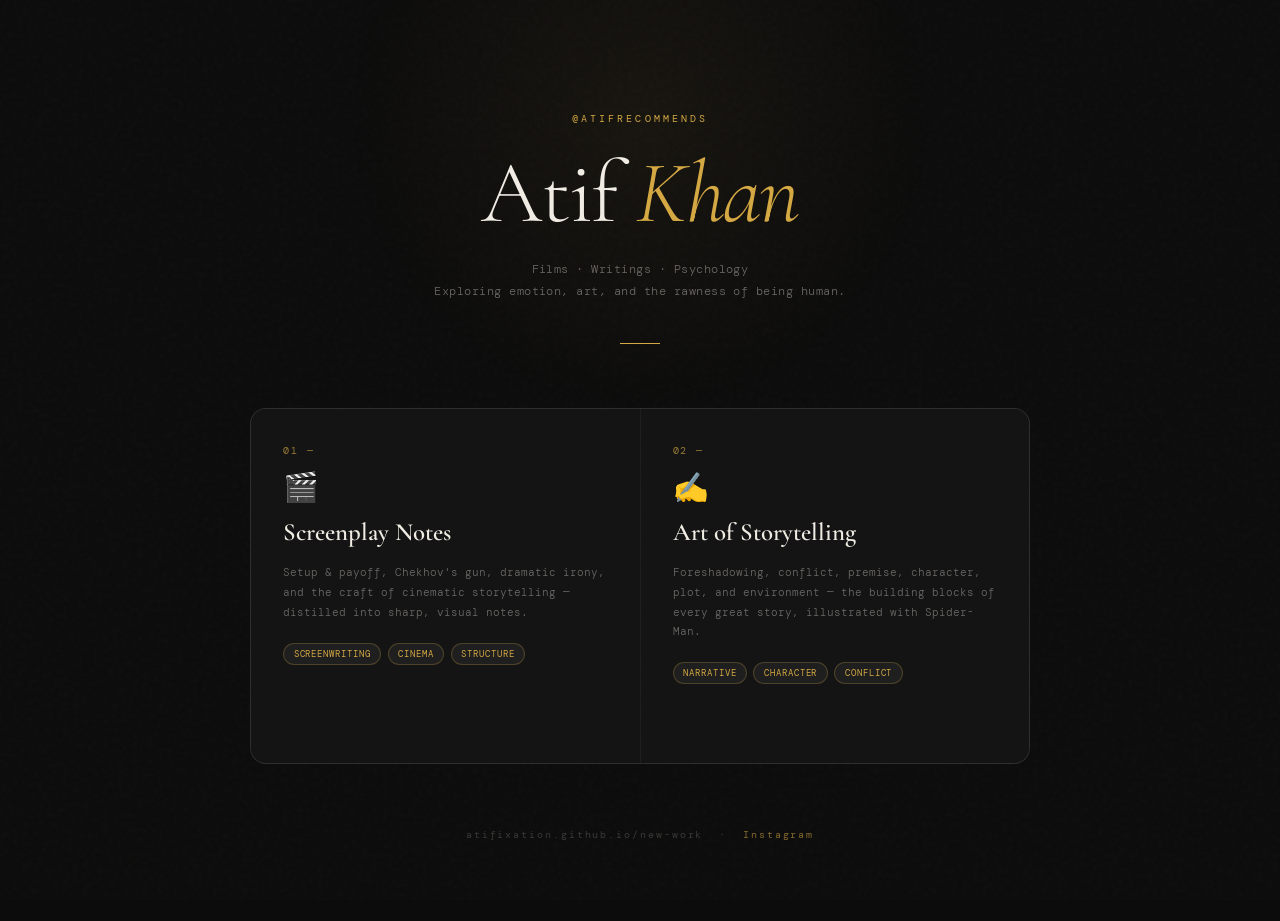
==== homepage.html @ 11f37cca "homepage.html" ====
<!DOCTYPE html>
<html lang="en">
<head>
<meta charset="UTF-8"/>
<meta name="viewport" content="width=device-width, initial-scale=1.0"/>
<title>Atif Khan — Notes & Projects</title>
<link href="https://fonts.googleapis.com/css2?family=Cormorant+Garamond:ital,wght@0,300;0,600;0,700;1,300;1,600&family=DM+Mono:wght@300;400&display=swap" rel="stylesheet"/>
<style>
  *, *::before, *::after { margin: 0; padding: 0; box-sizing: border-box; }

  :root {
    --bg: #0c0c0c;
    --surface: #141414;
    --border: rgba(255,255,255,0.07);
    --gold: #d4a843;
    --gold-dim: rgba(212,168,67,0.15);
    --white: #f0ece4;
    --muted: rgba(240,236,228,0.4);
    --tag-bg: rgba(255,255,255,0.05);
  }

  html { scroll-behavior: smooth; }

  body {
    background: var(--bg);
    color: var(--white);
    font-family: 'DM Mono', monospace;
    min-height: 100vh;
    display: flex;
    flex-direction: column;
    align-items: center;
    padding: 0 1.5rem 5rem;
    position: relative;
    overflow-x: hidden;
  }

  /* background grain */
  body::before {
    content: '';
    position: fixed;
    inset: 0;
    background-image: url("data:image/svg+xml,%3Csvg viewBox='0 0 200 200' xmlns='http://www.w3.org/2000/svg'%3E%3Cfilter id='n'%3E%3CfeTurbulence type='fractalNoise' baseFrequency='0.9' numOctaves='4' stitchTiles='stitch'/%3E%3C/filter%3E%3Crect width='100%25' height='100%25' filter='url(%23n)' opacity='0.04'/%3E%3C/svg%3E");
    pointer-events: none;
    z-index: 0;
    opacity: 0.6;
  }

  /* glow orb */
  body::after {
    content: '';
    position: fixed;
    top: -20vh;
    left: 50%;
    transform: translateX(-50%);
    width: 600px;
    height: 600px;
    background: radial-gradient(circle, rgba(212,168,67,0.06) 0%, transparent 70%);
    pointer-events: none;
    z-index: 0;
  }

  /* ── HEADER ── */
  header {
    position: relative;
    z-index: 1;
    text-align: center;
    padding: 7rem 0 4rem;
    max-width: 600px;
    width: 100%;
  }

  .handle {
    font-size: 0.65rem;
    letter-spacing: 0.3em;
    text-transform: uppercase;
    color: var(--gold);
    margin-bottom: 1.5rem;
    opacity: 0;
    animation: up 0.7s 0.1s ease forwards;
  }

  h1 {
    font-family: 'Cormorant Garamond', serif;
    font-size: clamp(3.2rem, 10vw, 5.5rem);
    font-weight: 300;
    line-height: 1;
    letter-spacing: -0.02em;
    color: var(--white);
    opacity: 0;
    animation: up 0.7s 0.25s ease forwards;
  }

  h1 em {
    font-style: italic;
    color: var(--gold);
  }

  .bio {
    margin-top: 1.4rem;
    font-size: 0.75rem;
    line-height: 1.8;
    color: var(--muted);
    font-weight: 300;
    letter-spacing: 0.04em;
    opacity: 0;
    animation: up 0.7s 0.4s ease forwards;
  }

  .divider {
    width: 40px;
    height: 1px;
    background: var(--gold);
    margin: 2.5rem auto 0;
    opacity: 0;
    animation: up 0.7s 0.55s ease forwards;
  }

  /* ── GRID ── */
  .grid {
    position: relative;
    z-index: 1;
    display: grid;
    grid-template-columns: repeat(auto-fit, minmax(280px, 1fr));
    gap: 1px;
    max-width: 780px;
    width: 100%;
    background: var(--border);
    border: 1px solid var(--border);
    border-radius: 16px;
    overflow: hidden;
    opacity: 0;
    animation: up 0.7s 0.7s ease forwards;
  }

  .card {
    background: var(--surface);
    padding: 2.2rem 2rem;
    text-decoration: none;
    color: inherit;
    display: flex;
    flex-direction: column;
    gap: 1rem;
    position: relative;
    overflow: hidden;
    transition: background 0.3s;
  }

  .card::before {
    content: '';
    position: absolute;
    inset: 0;
    background: var(--gold-dim);
    opacity: 0;
    transition: opacity 0.3s;
  }

  .card:hover { background: #1a1a1a; }
  .card:hover::before { opacity: 1; }

  .card-num {
    font-size: 0.6rem;
    letter-spacing: 0.2em;
    color: var(--gold);
    opacity: 0.7;
  }

  .card-icon {
    font-size: 1.8rem;
    line-height: 1;
  }

  .card h2 {
    font-family: 'Cormorant Garamond', serif;
    font-size: 1.55rem;
    font-weight: 600;
    line-height: 1.2;
    color: var(--white);
  }

  .card p {
    font-size: 0.7rem;
    line-height: 1.75;
    color: var(--muted);
    font-weight: 300;
    flex: 1;
  }

  .card-tags {
    display: flex;
    flex-wrap: wrap;
    gap: 0.4rem;
    margin-top: 0.3rem;
  }

  .tag {
    font-size: 0.58rem;
    letter-spacing: 0.1em;
    text-transform: uppercase;
    padding: 0.25rem 0.6rem;
    border: 1px solid rgba(212,168,67,0.25);
    border-radius: 999px;
    color: var(--gold);
    background: var(--tag-bg);
  }

  .card-arrow {
    font-size: 0.7rem;
    color: var(--gold);
    opacity: 0;
    transform: translateX(-6px);
    transition: opacity 0.3s, transform 0.3s;
    margin-top: 0.5rem;
    letter-spacing: 0.1em;
  }

  .card:hover .card-arrow {
    opacity: 1;
    transform: translateX(0);
  }

  /* ── FOOTER ── */
  footer {
    position: relative;
    z-index: 1;
    margin-top: 4rem;
    text-align: center;
    font-size: 0.6rem;
    letter-spacing: 0.2em;
    color: rgba(240,236,228,0.2);
    opacity: 0;
    animation: up 0.7s 0.9s ease forwards;
  }

  footer a {
    color: var(--gold);
    text-decoration: none;
    opacity: 0.6;
    transition: opacity 0.2s;
  }
  footer a:hover { opacity: 1; }

  @keyframes up {
    from { opacity: 0; transform: translateY(20px); }
    to   { opacity: 1; transform: translateY(0); }
  }

  @media (max-width: 480px) {
    header { padding: 5rem 0 3rem; }
    .card { padding: 1.8rem 1.5rem; }
  }
</style>
</head>
<body>

<header>
  <p class="handle">@atifrecommends</p>
  <h1>Atif <em>Khan</em></h1>
  <p class="bio">Films · Writings · Psychology<br/>Exploring emotion, art, and the rawness of being human.</p>
  <div class="divider"></div>
</header>

<div class="grid">

  <!-- Card 1: Screenplay Notes -->
  <a class="card" href="index.html">
    <span class="card-num">01 —</span>
    <div class="card-icon">🎬</div>
    <h2>Screenplay Notes</h2>
    <p>Setup & payoff, Chekhov's gun, dramatic irony, and the craft of cinematic storytelling — distilled into sharp, visual notes.</p>
    <div class="card-tags">
      <span class="tag">Screenwriting</span>
      <span class="tag">Cinema</span>
      <span class="tag">Structure</span>
    </div>
    <p class="card-arrow">Open notes →</p>
  </a>

  <!-- Card 2: Storytelling Notes -->
  <a class="card" href="storytelling-notes.html">
    <span class="card-num">02 —</span>
    <div class="card-icon">✍️</div>
    <h2>Art of Storytelling</h2>
    <p>Foreshadowing, conflict, premise, character, plot, and environment — the building blocks of every great story, illustrated with Spider-Man.</p>
    <div class="card-tags">
      <span class="tag">Narrative</span>
      <span class="tag">Character</span>
      <span class="tag">Conflict</span>
    </div>
    <p class="card-arrow">Open notes →</p>
  </a>

</div>

<footer>
  <p>atifixation.github.io/new-work &nbsp;·&nbsp; <a href="https://instagram.com/atifrecommends" target="_blank">Instagram</a></p>
</footer>

</body>
</html>
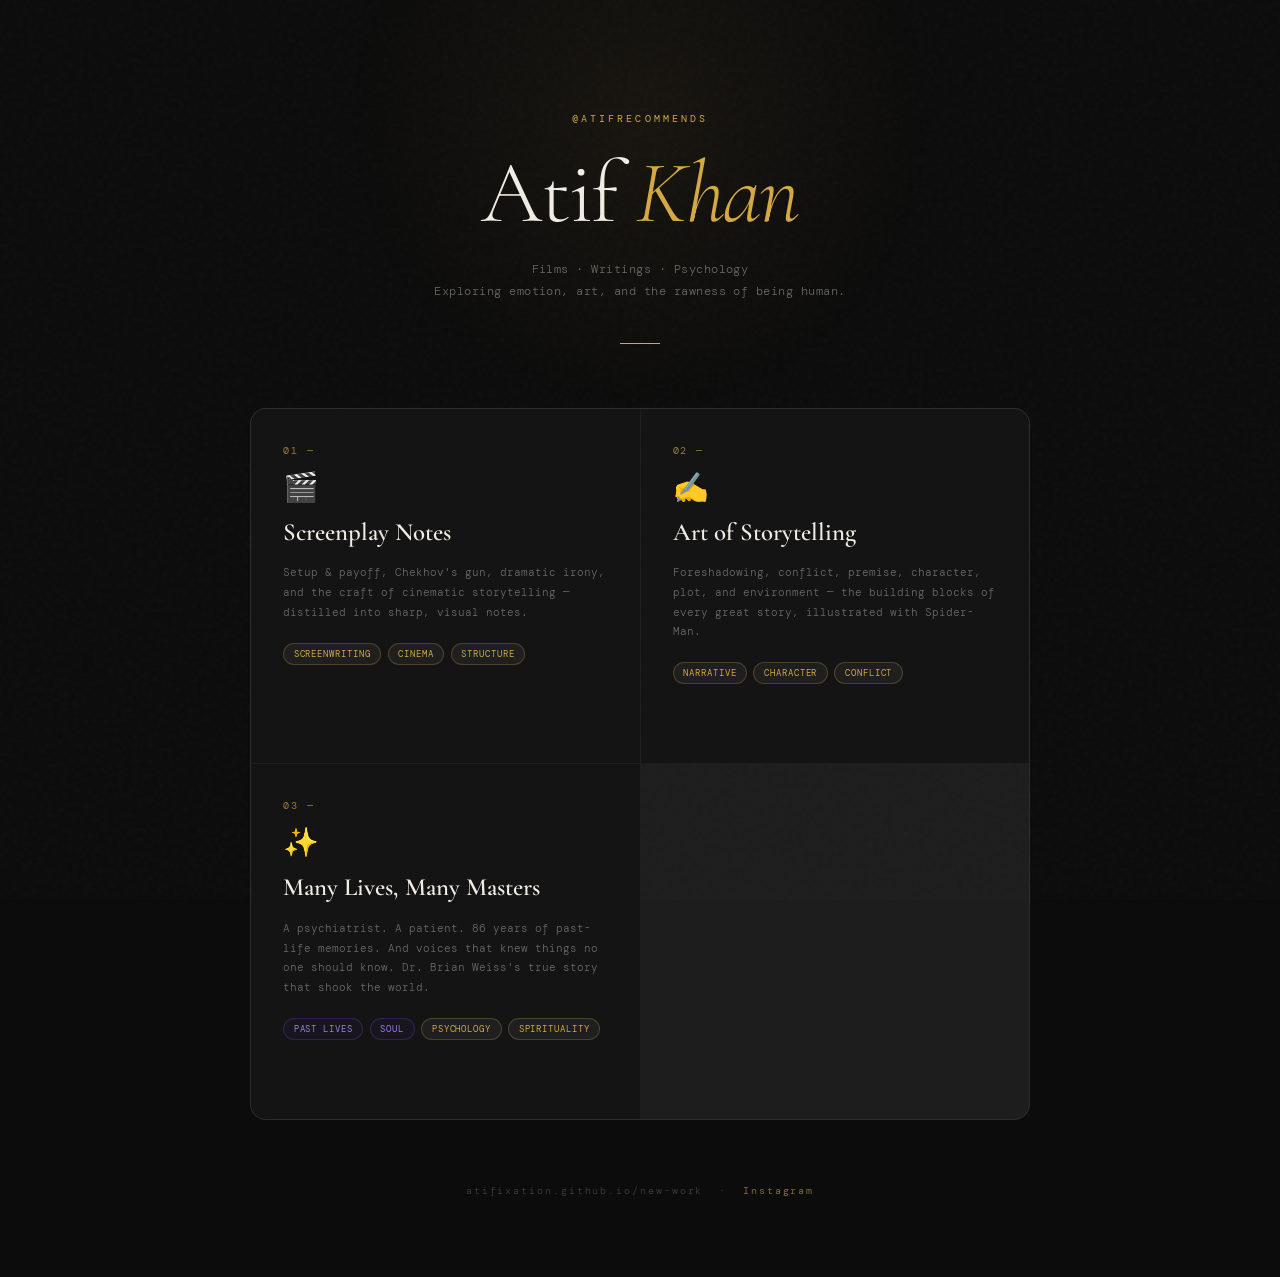
==== commit 7d7825c5: "homii" ====
--- a/homepage.html
+++ b/homepage.html
@@ -157,6 +157,11 @@
   .card:hover { background: #1a1a1a; }
   .card:hover::before { opacity: 1; }
 
+  /* Special glow for the book card */
+  .card.book-card::before {
+    background: radial-gradient(circle at 30% 50%, rgba(75,46,131,0.25), rgba(212,168,67,0.08));
+  }
+
   .card-num {
     font-size: 0.6rem;
     letter-spacing: 0.2em;
@@ -201,6 +206,12 @@
     border-radius: 999px;
     color: var(--gold);
     background: var(--tag-bg);
+  }
+
+  .tag.purple {
+    border-color: rgba(75,46,131,0.5);
+    color: #9b7fe8;
+    background: rgba(75,46,131,0.1);
   }
 
   .card-arrow {
@@ -289,6 +300,21 @@
     <p class="card-arrow">Open notes →</p>
   </a>
 
+  <!-- Card 3: Many Lives Many Masters -->
+  <a class="card book-card" href="souls_never_die.html">
+    <span class="card-num">03 —</span>
+    <div class="card-icon">✨</div>
+    <h2>Many Lives, Many Masters</h2>
+    <p>A psychiatrist. A patient. 86 years of past-life memories. And voices that knew things no one should know. Dr. Brian Weiss's true story that shook the world.</p>
+    <div class="card-tags">
+      <span class="tag purple">Past Lives</span>
+      <span class="tag purple">Soul</span>
+      <span class="tag">Psychology</span>
+      <span class="tag">Spirituality</span>
+    </div>
+    <p class="card-arrow">Enter the journey →</p>
+  </a>
+
 </div>
 
 <footer>
@@ -296,4 +322,4 @@
 </footer>
 
 </body>
-</html>
+</html>
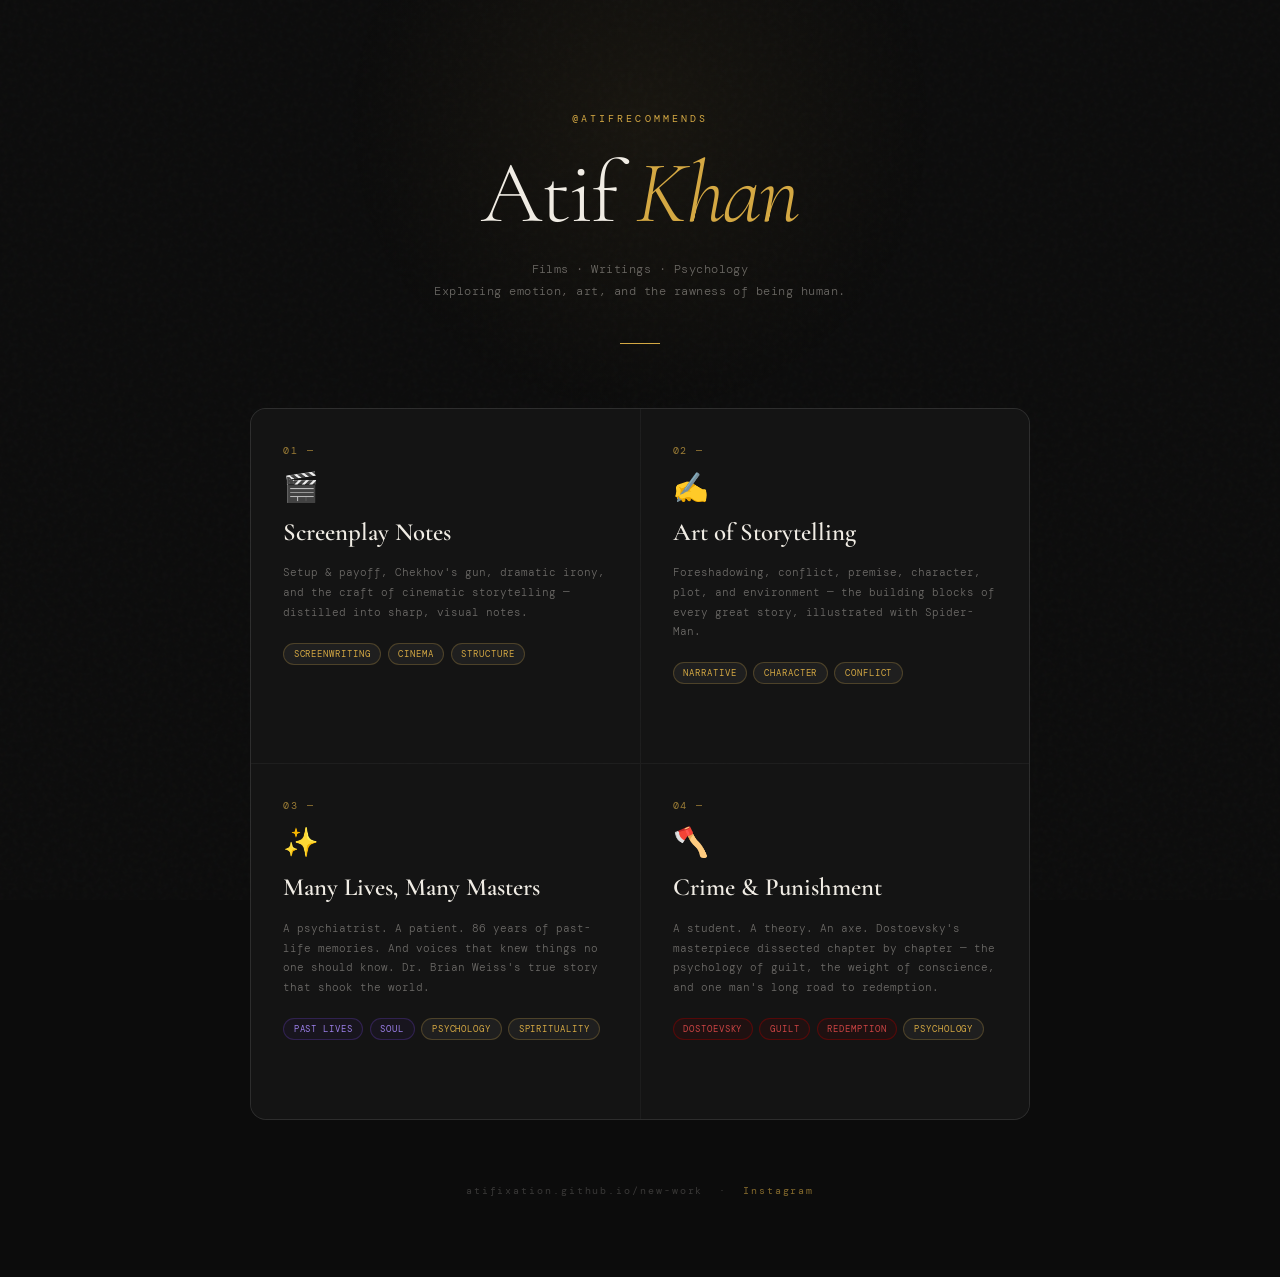
==== commit 14c6769f: "more changes" ====
--- a/homepage.html
+++ b/homepage.html
@@ -34,7 +34,6 @@
     overflow-x: hidden;
   }
 
-  /* background grain */
   body::before {
     content: '';
     position: fixed;
@@ -45,7 +44,6 @@
     opacity: 0.6;
   }
 
-  /* glow orb */
   body::after {
     content: '';
     position: fixed;
@@ -59,7 +57,6 @@
     z-index: 0;
   }
 
-  /* ── HEADER ── */
   header {
     position: relative;
     z-index: 1;
@@ -90,10 +87,7 @@
     animation: up 0.7s 0.25s ease forwards;
   }
 
-  h1 em {
-    font-style: italic;
-    color: var(--gold);
-  }
+  h1 em { font-style: italic; color: var(--gold); }
 
   .bio {
     margin-top: 1.4rem;
@@ -115,7 +109,6 @@
     animation: up 0.7s 0.55s ease forwards;
   }
 
-  /* ── GRID ── */
   .grid {
     position: relative;
     z-index: 1;
@@ -157,9 +150,13 @@
   .card:hover { background: #1a1a1a; }
   .card:hover::before { opacity: 1; }
 
-  /* Special glow for the book card */
   .card.book-card::before {
     background: radial-gradient(circle at 30% 50%, rgba(75,46,131,0.25), rgba(212,168,67,0.08));
+  }
+
+  /* Crime & Punishment card — dark blood red glow */
+  .card.crime-card::before {
+    background: radial-gradient(circle at 30% 50%, rgba(139,0,0,0.3), rgba(40,0,0,0.15));
   }
 
   .card-num {
@@ -169,10 +166,7 @@
     opacity: 0.7;
   }
 
-  .card-icon {
-    font-size: 1.8rem;
-    line-height: 1;
-  }
+  .card-icon { font-size: 1.8rem; line-height: 1; }
 
   .card h2 {
     font-family: 'Cormorant Garamond', serif;
@@ -214,6 +208,13 @@
     background: rgba(75,46,131,0.1);
   }
 
+  /* Blood red tags for Crime & Punishment */
+  .tag.blood {
+    border-color: rgba(139,0,0,0.5);
+    color: #cc4444;
+    background: rgba(139,0,0,0.1);
+  }
+
   .card-arrow {
     font-size: 0.7rem;
     color: var(--gold);
@@ -224,12 +225,11 @@
     letter-spacing: 0.1em;
   }
 
-  .card:hover .card-arrow {
-    opacity: 1;
-    transform: translateX(0);
-  }
-
-  /* ── FOOTER ── */
+  .card:hover .card-arrow { opacity: 1; transform: translateX(0); }
+
+  /* Crime card arrow in red */
+  .card.crime-card .card-arrow { color: #cc4444; }
+
   footer {
     position: relative;
     z-index: 1;
@@ -242,12 +242,7 @@
     animation: up 0.7s 0.9s ease forwards;
   }
 
-  footer a {
-    color: var(--gold);
-    text-decoration: none;
-    opacity: 0.6;
-    transition: opacity 0.2s;
-  }
+  footer a { color: var(--gold); text-decoration: none; opacity: 0.6; transition: opacity 0.2s; }
   footer a:hover { opacity: 1; }
 
   @keyframes up {
@@ -272,7 +267,7 @@
 
 <div class="grid">
 
-  <!-- Card 1: Screenplay Notes -->
+  <!-- 01: Screenplay Notes -->
   <a class="card" href="index.html">
     <span class="card-num">01 —</span>
     <div class="card-icon">🎬</div>
@@ -286,7 +281,7 @@
     <p class="card-arrow">Open notes →</p>
   </a>
 
-  <!-- Card 2: Storytelling Notes -->
+  <!-- 02: Art of Storytelling -->
   <a class="card" href="storytelling-notes.html">
     <span class="card-num">02 —</span>
     <div class="card-icon">✍️</div>
@@ -300,7 +295,7 @@
     <p class="card-arrow">Open notes →</p>
   </a>
 
-  <!-- Card 3: Many Lives Many Masters -->
+  <!-- 03: Many Lives Many Masters -->
   <a class="card book-card" href="souls_never_die.html">
     <span class="card-num">03 —</span>
     <div class="card-icon">✨</div>
@@ -315,6 +310,21 @@
     <p class="card-arrow">Enter the journey →</p>
   </a>
 
+  <!-- 04: Crime & Punishment -->
+  <a class="card crime-card" href="crime_and_punishment.html">
+    <span class="card-num">04 —</span>
+    <div class="card-icon">🪓</div>
+    <h2>Crime &amp; Punishment</h2>
+    <p>A student. A theory. An axe. Dostoevsky's masterpiece dissected chapter by chapter — the psychology of guilt, the weight of conscience, and one man's long road to redemption.</p>
+    <div class="card-tags">
+      <span class="tag blood">Dostoevsky</span>
+      <span class="tag blood">Guilt</span>
+      <span class="tag blood">Redemption</span>
+      <span class="tag">Psychology</span>
+    </div>
+    <p class="card-arrow">Enter the mind →</p>
+  </a>
+
 </div>
 
 <footer>
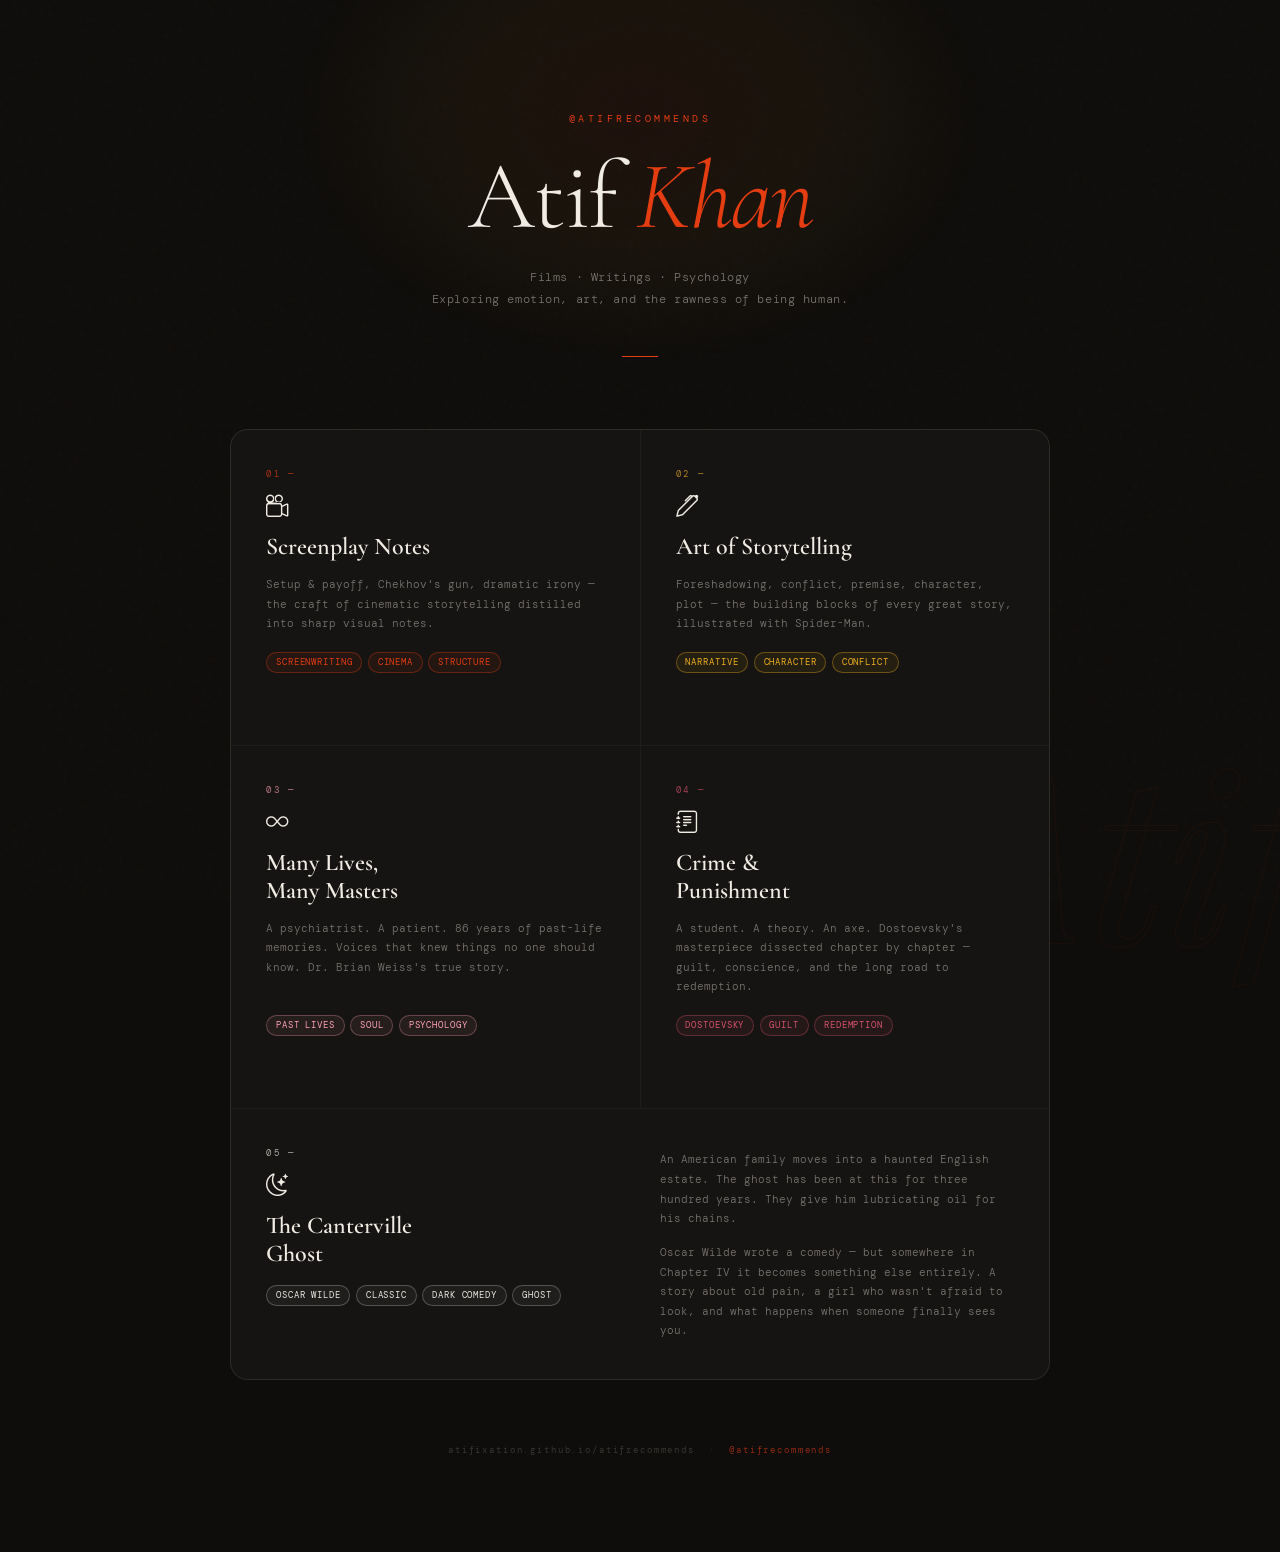
==== commit 0037f84e: "clean icons - bootstrap icons, remove emojis" ====
--- a/homepage.html
+++ b/homepage.html
@@ -3,20 +3,24 @@
 <head>
 <meta charset="UTF-8"/>
 <meta name="viewport" content="width=device-width, initial-scale=1.0"/>
+<meta http-equiv="Cache-Control" content="no-cache, no-store, must-revalidate">
 <title>Atif Khan — Notes & Projects</title>
-<link href="https://fonts.googleapis.com/css2?family=Cormorant+Garamond:ital,wght@0,300;0,600;0,700;1,300;1,600&family=DM+Mono:wght@300;400&display=swap" rel="stylesheet"/>
+<link href="https://fonts.googleapis.com/css2?family=Cormorant+Garamond:ital,wght@0,300;0,600;0,700;1,300;1,600&family=DM+Mono:wght@300;400&family=Playfair+Display:ital,wght@0,700;1,400&display=swap" rel="stylesheet"/>
+<link href="https://cdn.jsdelivr.net/npm/bootstrap-icons@1.11.3/font/bootstrap-icons.css" rel="stylesheet"/>
 <style>
   *, *::before, *::after { margin: 0; padding: 0; box-sizing: border-box; }
 
   :root {
-    --bg: #0c0c0c;
-    --surface: #141414;
-    --border: rgba(255,255,255,0.07);
-    --gold: #d4a843;
-    --gold-dim: rgba(212,168,67,0.15);
-    --white: #f0ece4;
-    --muted: rgba(240,236,228,0.4);
-    --tag-bg: rgba(255,255,255,0.05);
+    --red:      #E43D12;
+    --pink:     #D6536D;
+    --blush:    #FFA2B6;
+    --amber:    #EFB11D;
+    --cream:    #EBE9E1;
+    --bg:       #0f0d0b;
+    --surface:  #161412;
+    --border:   rgba(235,233,225,0.07);
+    --white:    #f0ece4;
+    --muted:    rgba(240,236,228,0.45);
   }
 
   html { scroll-behavior: smooth; }
@@ -29,11 +33,12 @@
     display: flex;
     flex-direction: column;
     align-items: center;
-    padding: 0 1.5rem 5rem;
+    padding: 0 1.5rem 6rem;
     position: relative;
     overflow-x: hidden;
   }
 
+  /* grain */
   body::before {
     content: '';
     position: fixed;
@@ -41,144 +46,191 @@
     background-image: url("data:image/svg+xml,%3Csvg viewBox='0 0 200 200' xmlns='http://www.w3.org/2000/svg'%3E%3Cfilter id='n'%3E%3CfeTurbulence type='fractalNoise' baseFrequency='0.9' numOctaves='4' stitchTiles='stitch'/%3E%3C/filter%3E%3Crect width='100%25' height='100%25' filter='url(%23n)' opacity='0.04'/%3E%3C/svg%3E");
     pointer-events: none;
     z-index: 0;
-    opacity: 0.6;
-  }
-
+    opacity: 0.5;
+  }
+
+  /* ambient glow — red/amber */
   body::after {
     content: '';
     position: fixed;
-    top: -20vh;
+    top: -15vh;
     left: 50%;
     transform: translateX(-50%);
-    width: 600px;
-    height: 600px;
-    background: radial-gradient(circle, rgba(212,168,67,0.06) 0%, transparent 70%);
+    width: 700px;
+    height: 500px;
+    background: radial-gradient(ellipse, rgba(228,61,18,0.07) 0%, rgba(239,177,29,0.04) 40%, transparent 70%);
     pointer-events: none;
     z-index: 0;
   }
 
+  /* HEADER */
   header {
     position: relative;
     z-index: 1;
     text-align: center;
-    padding: 7rem 0 4rem;
-    max-width: 600px;
+    padding: 7rem 0 4.5rem;
+    max-width: 640px;
     width: 100%;
   }
 
   .handle {
-    font-size: 0.65rem;
-    letter-spacing: 0.3em;
+    font-size: 0.62rem;
+    letter-spacing: 0.35em;
     text-transform: uppercase;
-    color: var(--gold);
-    margin-bottom: 1.5rem;
-    opacity: 0;
-    animation: up 0.7s 0.1s ease forwards;
+    color: var(--red);
+    margin-bottom: 1.6rem;
+    opacity: 0;
+    animation: up 0.6s 0.1s ease forwards;
   }
 
   h1 {
     font-family: 'Cormorant Garamond', serif;
-    font-size: clamp(3.2rem, 10vw, 5.5rem);
+    font-size: clamp(3.4rem, 10vw, 6rem);
     font-weight: 300;
-    line-height: 1;
+    line-height: 0.95;
     letter-spacing: -0.02em;
     color: var(--white);
     opacity: 0;
-    animation: up 0.7s 0.25s ease forwards;
-  }
-
-  h1 em { font-style: italic; color: var(--gold); }
+    animation: up 0.6s 0.22s ease forwards;
+  }
+
+  h1 em {
+    font-style: italic;
+    color: var(--red);
+  }
 
   .bio {
-    margin-top: 1.4rem;
-    font-size: 0.75rem;
-    line-height: 1.8;
+    margin-top: 1.6rem;
+    font-size: 0.72rem;
+    line-height: 1.9;
     color: var(--muted);
     font-weight: 300;
-    letter-spacing: 0.04em;
-    opacity: 0;
-    animation: up 0.7s 0.4s ease forwards;
+    letter-spacing: 0.05em;
+    opacity: 0;
+    animation: up 0.6s 0.36s ease forwards;
   }
 
   .divider {
-    width: 40px;
+    width: 36px;
     height: 1px;
-    background: var(--gold);
-    margin: 2.5rem auto 0;
-    opacity: 0;
-    animation: up 0.7s 0.55s ease forwards;
-  }
-
+    background: var(--red);
+    margin: 2.8rem auto 0;
+    opacity: 0;
+    animation: up 0.6s 0.48s ease forwards;
+  }
+
+  /* GRID */
   .grid {
     position: relative;
     z-index: 1;
     display: grid;
-    grid-template-columns: repeat(auto-fit, minmax(280px, 1fr));
+    grid-template-columns: repeat(2, 1fr);
     gap: 1px;
-    max-width: 780px;
+    max-width: 820px;
     width: 100%;
     background: var(--border);
     border: 1px solid var(--border);
-    border-radius: 16px;
+    border-radius: 18px;
     overflow: hidden;
     opacity: 0;
-    animation: up 0.7s 0.7s ease forwards;
-  }
-
+    animation: up 0.6s 0.62s ease forwards;
+  }
+
+  /* CARDS */
   .card {
     background: var(--surface);
-    padding: 2.2rem 2rem;
+    padding: 2.4rem 2.2rem;
     text-decoration: none;
     color: inherit;
     display: flex;
     flex-direction: column;
-    gap: 1rem;
+    gap: 0.9rem;
     position: relative;
     overflow: hidden;
-    transition: background 0.3s;
-  }
-
+    transition: background 0.35s;
+    min-height: 280px;
+  }
+
+  /* glow layer */
   .card::before {
     content: '';
     position: absolute;
     inset: 0;
-    background: var(--gold-dim);
-    opacity: 0;
-    transition: opacity 0.3s;
-  }
-
-  .card:hover { background: #1a1a1a; }
+    opacity: 0;
+    transition: opacity 0.35s;
+  }
+
+  .card:hover { background: #1c1916; }
   .card:hover::before { opacity: 1; }
 
-  .card.book-card::before {
-    background: radial-gradient(circle at 30% 50%, rgba(75,46,131,0.25), rgba(212,168,67,0.08));
-  }
-
-  /* Crime & Punishment card — dark blood red glow */
-  .card.crime-card::before {
-    background: radial-gradient(circle at 30% 50%, rgba(139,0,0,0.3), rgba(40,0,0,0.15));
-  }
-
+  /* top accent bar */
+  .card::after {
+    content: '';
+    position: absolute;
+    top: 0; left: 0; right: 0;
+    height: 2px;
+    opacity: 0;
+    transition: opacity 0.35s;
+  }
+
+  .card:hover::after { opacity: 1; }
+
+  /* — Screenplay: red */
+  .card-screenplay::before { background: radial-gradient(circle at 20% 50%, rgba(228,61,18,0.18), transparent 65%); }
+  .card-screenplay::after  { background: var(--red); }
+  .card-screenplay .card-num,
+  .card-screenplay .card-arrow { color: var(--red); }
+  .card-screenplay .tag { border-color: rgba(228,61,18,0.35); color: var(--red); background: rgba(228,61,18,0.07); }
+
+  /* — Storytelling: amber */
+  .card-story::before { background: radial-gradient(circle at 20% 50%, rgba(239,177,29,0.15), transparent 65%); }
+  .card-story::after  { background: var(--amber); }
+  .card-story .card-num,
+  .card-story .card-arrow { color: var(--amber); }
+  .card-story .tag { border-color: rgba(239,177,29,0.35); color: var(--amber); background: rgba(239,177,29,0.07); }
+
+  /* — Many Lives: blush/pink */
+  .card-souls::before { background: radial-gradient(circle at 20% 50%, rgba(255,162,182,0.15), rgba(214,83,109,0.08) 50%, transparent 70%); }
+  .card-souls::after  { background: var(--blush); }
+  .card-souls .card-num,
+  .card-souls .card-arrow { color: var(--blush); }
+  .card-souls .tag { border-color: rgba(255,162,182,0.3); color: var(--blush); background: rgba(255,162,182,0.07); }
+
+  /* — Crime & Punishment: deep red/pink */
+  .card-crime::before { background: radial-gradient(circle at 20% 50%, rgba(214,83,109,0.2), rgba(228,61,18,0.08) 50%, transparent 70%); }
+  .card-crime::after  { background: var(--pink); }
+  .card-crime .card-num,
+  .card-crime .card-arrow { color: var(--pink); }
+  .card-crime .tag { border-color: rgba(214,83,109,0.35); color: var(--pink); background: rgba(214,83,109,0.08); }
+
+  /* — Canterville: cream/amber ghost feel */
+  .card-ghost::before { background: radial-gradient(circle at 20% 50%, rgba(235,233,225,0.08), rgba(239,177,29,0.06) 50%, transparent 70%); }
+  .card-ghost::after  { background: linear-gradient(90deg, var(--cream), var(--amber)); }
+  .card-ghost .card-num,
+  .card-ghost .card-arrow { color: var(--cream); }
+  .card-ghost .tag { border-color: rgba(235,233,225,0.25); color: var(--cream); background: rgba(235,233,225,0.05); }
+
+  /* card internals */
   .card-num {
-    font-size: 0.6rem;
-    letter-spacing: 0.2em;
-    color: var(--gold);
+    font-size: 0.58rem;
+    letter-spacing: 0.25em;
     opacity: 0.7;
   }
 
-  .card-icon { font-size: 1.8rem; line-height: 1; }
+  .card-icon { font-size: 1.4rem; line-height: 1; }
+  .card-icon i { vertical-align: middle; }
 
   .card h2 {
     font-family: 'Cormorant Garamond', serif;
-    font-size: 1.55rem;
+    font-size: 1.5rem;
     font-weight: 600;
-    line-height: 1.2;
+    line-height: 1.15;
     color: var(--white);
   }
 
-  .card p {
-    font-size: 0.7rem;
-    line-height: 1.75;
+  .card p.desc {
+    font-size: 0.68rem;
+    line-height: 1.8;
     color: var(--muted);
     font-weight: 300;
     flex: 1;
@@ -187,148 +239,212 @@
   .card-tags {
     display: flex;
     flex-wrap: wrap;
-    gap: 0.4rem;
-    margin-top: 0.3rem;
+    gap: 0.35rem;
+    margin-top: 0.2rem;
   }
 
   .tag {
-    font-size: 0.58rem;
+    font-size: 0.55rem;
     letter-spacing: 0.1em;
     text-transform: uppercase;
-    padding: 0.25rem 0.6rem;
-    border: 1px solid rgba(212,168,67,0.25);
+    padding: 0.22rem 0.55rem;
+    border: 1px solid;
     border-radius: 999px;
-    color: var(--gold);
-    background: var(--tag-bg);
-  }
-
-  .tag.purple {
-    border-color: rgba(75,46,131,0.5);
-    color: #9b7fe8;
-    background: rgba(75,46,131,0.1);
-  }
-
-  /* Blood red tags for Crime & Punishment */
-  .tag.blood {
-    border-color: rgba(139,0,0,0.5);
-    color: #cc4444;
-    background: rgba(139,0,0,0.1);
   }
 
   .card-arrow {
-    font-size: 0.7rem;
-    color: var(--gold);
-    opacity: 0;
-    transform: translateX(-6px);
+    font-size: 0.65rem;
+    letter-spacing: 0.08em;
+    opacity: 0;
+    transform: translateX(-8px);
     transition: opacity 0.3s, transform 0.3s;
-    margin-top: 0.5rem;
-    letter-spacing: 0.1em;
-  }
-
-  .card:hover .card-arrow { opacity: 1; transform: translateX(0); }
-
-  /* Crime card arrow in red */
-  .card.crime-card .card-arrow { color: #cc4444; }
-
+    margin-top: 0.4rem;
+  }
+
+  .card:hover .card-arrow {
+    opacity: 1;
+    transform: translateX(0);
+  }
+
+  /* wide card spans both columns */
+  .card-wide {
+    grid-column: 1 / -1;
+    min-height: 220px;
+    flex-direction: row;
+    align-items: flex-start;
+    gap: 2.5rem;
+  }
+
+  .card-wide .card-left {
+    display: flex;
+    flex-direction: column;
+    gap: 0.9rem;
+    flex: 1;
+  }
+
+  .card-wide .card-right {
+    flex: 1;
+    display: flex;
+    flex-direction: column;
+    gap: 0.9rem;
+    padding-top: 0.2rem;
+  }
+
+  /* FOOTER */
   footer {
     position: relative;
     z-index: 1;
     margin-top: 4rem;
     text-align: center;
-    font-size: 0.6rem;
+    font-size: 0.58rem;
     letter-spacing: 0.2em;
-    color: rgba(240,236,228,0.2);
-    opacity: 0;
-    animation: up 0.7s 0.9s ease forwards;
-  }
-
-  footer a { color: var(--gold); text-decoration: none; opacity: 0.6; transition: opacity 0.2s; }
+    color: rgba(240,236,228,0.18);
+    opacity: 0;
+    animation: up 0.6s 0.85s ease forwards;
+  }
+
+  footer a {
+    color: var(--red);
+    text-decoration: none;
+    opacity: 0.6;
+    transition: opacity 0.2s;
+  }
+
   footer a:hover { opacity: 1; }
 
+  /* BIG BG LABEL */
+  .bg-label {
+    position: fixed;
+    bottom: -4rem;
+    right: -2rem;
+    font-family: 'Playfair Display', serif;
+    font-style: italic;
+    font-size: clamp(8rem, 18vw, 16rem);
+    color: transparent;
+    -webkit-text-stroke: 1px rgba(228,61,18,0.06);
+    pointer-events: none;
+    z-index: 0;
+    user-select: none;
+    line-height: 1;
+  }
+
   @keyframes up {
-    from { opacity: 0; transform: translateY(20px); }
+    from { opacity: 0; transform: translateY(22px); }
     to   { opacity: 1; transform: translateY(0); }
   }
 
-  @media (max-width: 480px) {
+  /* MOBILE */
+  @media (max-width: 600px) {
+    .grid {
+      grid-template-columns: 1fr;
+    }
+    .card-wide {
+      flex-direction: column;
+      gap: 0.9rem;
+    }
     header { padding: 5rem 0 3rem; }
-    .card { padding: 1.8rem 1.5rem; }
+    .card { min-height: auto; padding: 1.8rem 1.5rem; }
+  }
+
+  @media (min-width: 601px) and (max-width: 780px) {
+    .grid { max-width: 100%; }
+    .card-wide { min-height: 200px; }
   }
 </style>
 </head>
 <body>
 
+<div class="bg-label">Atif</div>
+
 <header>
   <p class="handle">@atifrecommends</p>
   <h1>Atif <em>Khan</em></h1>
-  <p class="bio">Films · Writings · Psychology<br/>Exploring emotion, art, and the rawness of being human.</p>
+  <p class="bio">Films &middot; Writings &middot; Psychology<br/>Exploring emotion, art, and the rawness of being human.</p>
   <div class="divider"></div>
 </header>
 
 <div class="grid">
 
   <!-- 01: Screenplay Notes -->
-  <a class="card" href="index.html">
+  <a class="card card-screenplay" href="index.html">
     <span class="card-num">01 —</span>
-    <div class="card-icon">🎬</div>
+    <div class="card-icon"><i class="bi bi-camera-reels"></i></div>
     <h2>Screenplay Notes</h2>
-    <p>Setup & payoff, Chekhov's gun, dramatic irony, and the craft of cinematic storytelling — distilled into sharp, visual notes.</p>
+    <p class="desc">Setup & payoff, Chekhov's gun, dramatic irony — the craft of cinematic storytelling distilled into sharp visual notes.</p>
     <div class="card-tags">
       <span class="tag">Screenwriting</span>
       <span class="tag">Cinema</span>
       <span class="tag">Structure</span>
     </div>
-    <p class="card-arrow">Open notes →</p>
+    <p class="card-arrow">Open notes &rarr;</p>
   </a>
 
   <!-- 02: Art of Storytelling -->
-  <a class="card" href="storytelling-notes.html">
+  <a class="card card-story" href="storytelling-notes.html">
     <span class="card-num">02 —</span>
-    <div class="card-icon">✍️</div>
+    <div class="card-icon"><i class="bi bi-pen"></i></div>
     <h2>Art of Storytelling</h2>
-    <p>Foreshadowing, conflict, premise, character, plot, and environment — the building blocks of every great story, illustrated with Spider-Man.</p>
+    <p class="desc">Foreshadowing, conflict, premise, character, plot — the building blocks of every great story, illustrated with Spider-Man.</p>
     <div class="card-tags">
       <span class="tag">Narrative</span>
       <span class="tag">Character</span>
       <span class="tag">Conflict</span>
     </div>
-    <p class="card-arrow">Open notes →</p>
+    <p class="card-arrow">Open notes &rarr;</p>
   </a>
 
   <!-- 03: Many Lives Many Masters -->
-  <a class="card book-card" href="souls_never_die.html">
+  <a class="card card-souls" href="souls_never_die.html">
     <span class="card-num">03 —</span>
-    <div class="card-icon">✨</div>
-    <h2>Many Lives, Many Masters</h2>
-    <p>A psychiatrist. A patient. 86 years of past-life memories. And voices that knew things no one should know. Dr. Brian Weiss's true story that shook the world.</p>
+    <div class="card-icon"><i class="bi bi-infinity"></i></div>
+    <h2>Many Lives,<br>Many Masters</h2>
+    <p class="desc">A psychiatrist. A patient. 86 years of past-life memories. Voices that knew things no one should know. Dr. Brian Weiss's true story.</p>
     <div class="card-tags">
-      <span class="tag purple">Past Lives</span>
-      <span class="tag purple">Soul</span>
+      <span class="tag">Past Lives</span>
+      <span class="tag">Soul</span>
       <span class="tag">Psychology</span>
-      <span class="tag">Spirituality</span>
-    </div>
-    <p class="card-arrow">Enter the journey →</p>
+    </div>
+    <p class="card-arrow">Enter the journey &rarr;</p>
   </a>
 
   <!-- 04: Crime & Punishment -->
-  <a class="card crime-card" href="crime_and_punishment.html">
+  <a class="card card-crime" href="crime_and_punishment.html">
     <span class="card-num">04 —</span>
-    <div class="card-icon">🪓</div>
-    <h2>Crime &amp; Punishment</h2>
-    <p>A student. A theory. An axe. Dostoevsky's masterpiece dissected chapter by chapter — the psychology of guilt, the weight of conscience, and one man's long road to redemption.</p>
+    <div class="card-icon"><i class="bi bi-journal-text"></i></div>
+    <h2>Crime &amp;<br>Punishment</h2>
+    <p class="desc">A student. A theory. An axe. Dostoevsky's masterpiece dissected chapter by chapter — guilt, conscience, and the long road to redemption.</p>
     <div class="card-tags">
-      <span class="tag blood">Dostoevsky</span>
-      <span class="tag blood">Guilt</span>
-      <span class="tag blood">Redemption</span>
-      <span class="tag">Psychology</span>
-    </div>
-    <p class="card-arrow">Enter the mind →</p>
+      <span class="tag">Dostoevsky</span>
+      <span class="tag">Guilt</span>
+      <span class="tag">Redemption</span>
+    </div>
+    <p class="card-arrow">Enter the mind &rarr;</p>
   </a>
 
+  <!-- 05: Canterville Ghost — WIDE -->
+  <a class="card card-ghost card-wide" href="canterville-ghost.html">
+    <div class="card-left">
+      <span class="card-num">05 —</span>
+      <div class="card-icon"><i class="bi bi-moon-stars"></i></div>
+      <h2>The Canterville<br>Ghost</h2>
+      <div class="card-tags">
+        <span class="tag">Oscar Wilde</span>
+        <span class="tag">Classic</span>
+        <span class="tag">Dark Comedy</span>
+        <span class="tag">Ghost</span>
+      </div>
+      <p class="card-arrow">Read my notes &rarr;</p>
+    </div>
+    <div class="card-right">
+      <p class="desc">An American family moves into a haunted English estate. The ghost has been at this for three hundred years. They give him lubricating oil for his chains.</p>
+      <p class="desc">Oscar Wilde wrote a comedy — but somewhere in Chapter IV it becomes something else entirely. A story about old pain, a girl who wasn't afraid to look, and what happens when someone finally sees you.</p>
+    </div>
+  </a>
+
 </div>
 
 <footer>
-  <p>atifixation.github.io/new-work &nbsp;·&nbsp; <a href="https://instagram.com/atifrecommends" target="_blank">Instagram</a></p>
+  <p>atifixation.github.io/atifrecommends &nbsp;&middot;&nbsp; <a href="https://instagram.com/atifrecommends" target="_blank">@atifrecommends</a></p>
 </footer>
 
 </body>
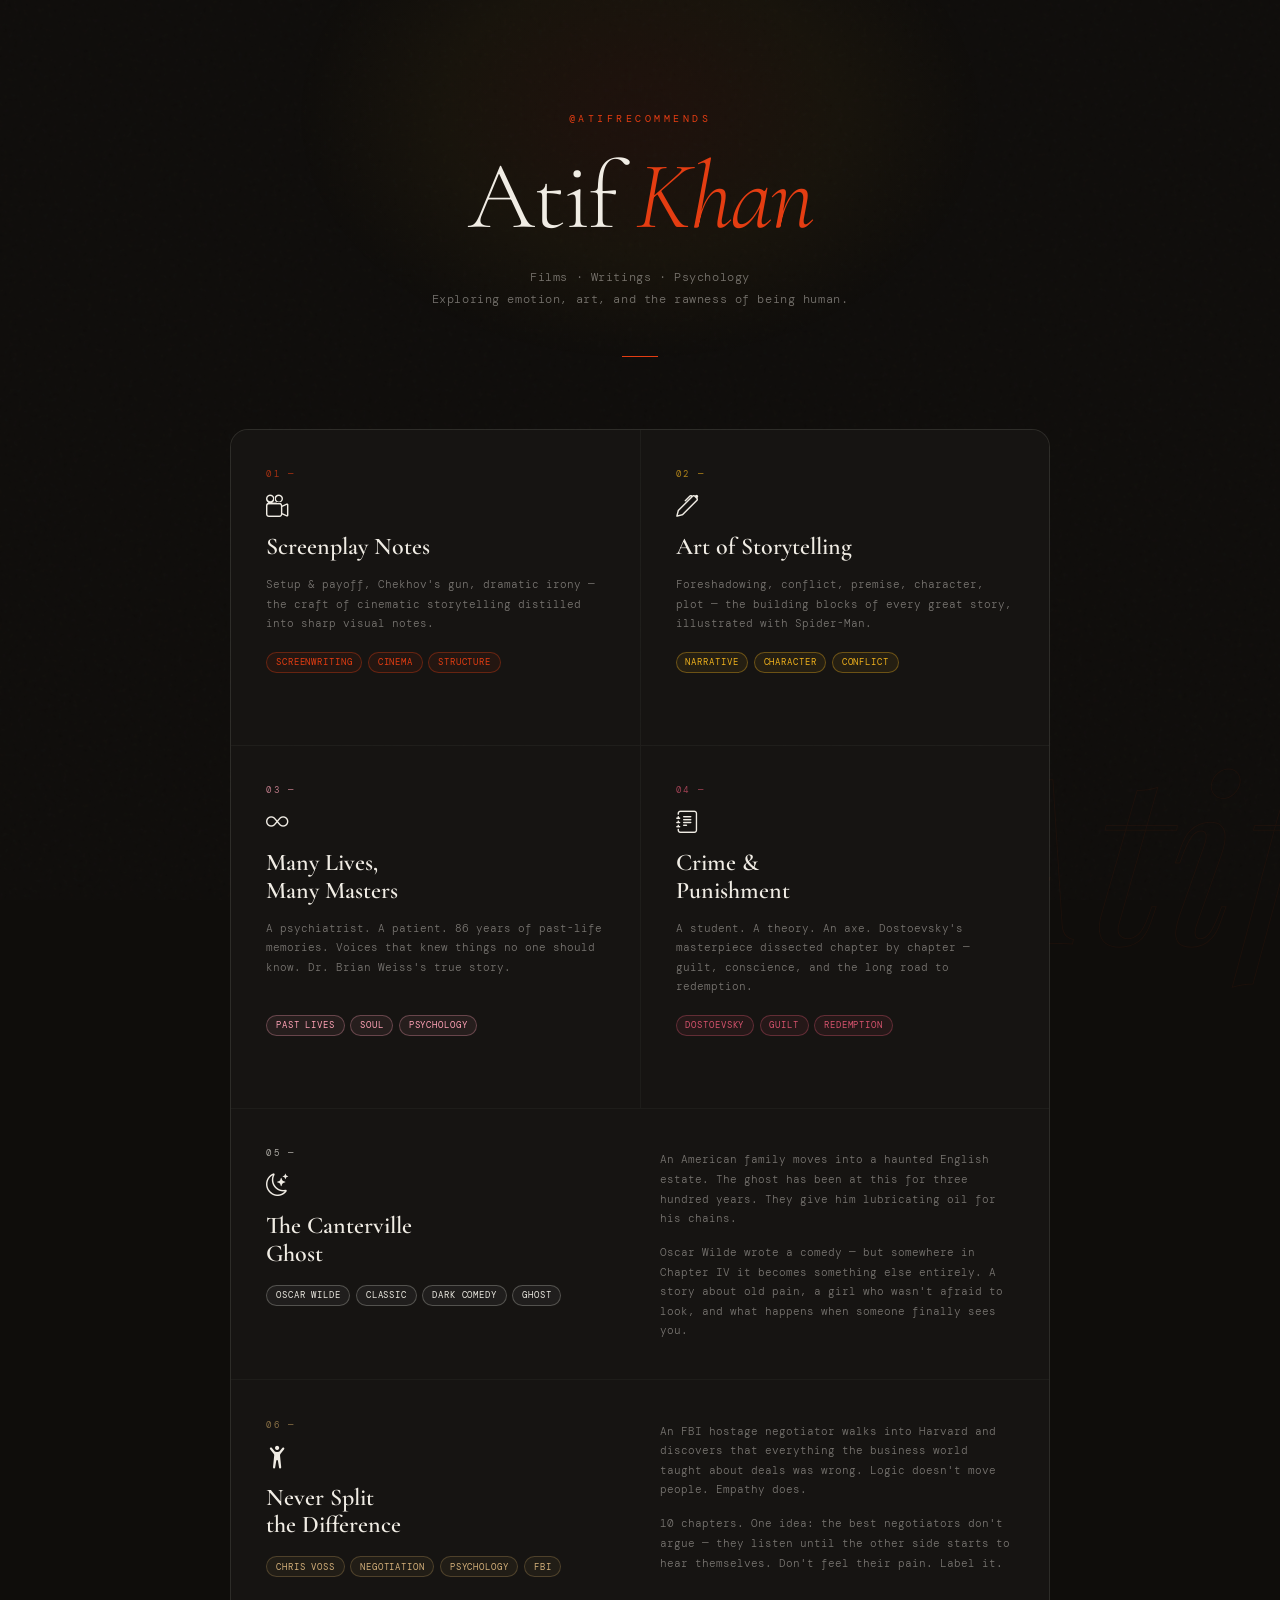
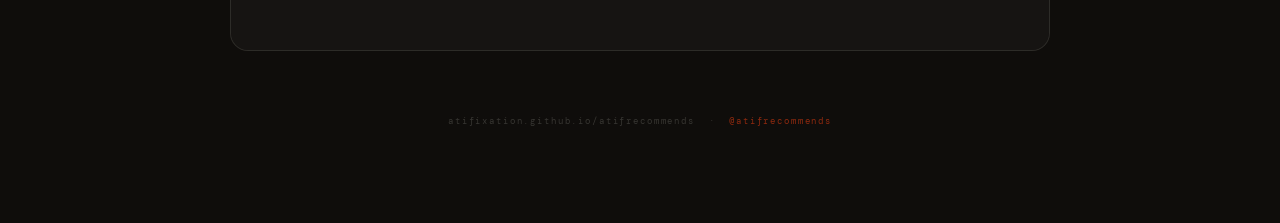
==== commit 1385ee16: "Add Never Split the Difference page" ====
--- a/homepage.html
+++ b/homepage.html
@@ -16,6 +16,8 @@
     --blush:    #FFA2B6;
     --amber:    #EFB11D;
     --cream:    #EBE9E1;
+    --gold:     #b8965a;
+    --gold-light: #d4b07a;
     --bg:       #0f0d0b;
     --surface:  #161412;
     --border:   rgba(235,233,225,0.07);
@@ -49,7 +51,7 @@
     opacity: 0.5;
   }
 
-  /* ambient glow — red/amber */
+  /* ambient glow */
   body::after {
     content: '';
     position: fixed;
@@ -151,7 +153,6 @@
     min-height: 280px;
   }
 
-  /* glow layer */
   .card::before {
     content: '';
     position: absolute;
@@ -163,7 +164,6 @@
   .card:hover { background: #1c1916; }
   .card:hover::before { opacity: 1; }
 
-  /* top accent bar */
   .card::after {
     content: '';
     position: absolute;
@@ -209,6 +209,13 @@
   .card-ghost .card-num,
   .card-ghost .card-arrow { color: var(--cream); }
   .card-ghost .tag { border-color: rgba(235,233,225,0.25); color: var(--cream); background: rgba(235,233,225,0.05); }
+
+  /* — Never Split: antique gold */
+  .card-negotiate::before { background: radial-gradient(circle at 20% 50%, rgba(184,150,90,0.18), rgba(139,35,24,0.06) 50%, transparent 70%); }
+  .card-negotiate::after  { background: linear-gradient(90deg, #b8965a, #8b2318); }
+  .card-negotiate .card-num,
+  .card-negotiate .card-arrow { color: var(--gold); }
+  .card-negotiate .tag { border-color: rgba(184,150,90,0.3); color: var(--gold-light); background: rgba(184,150,90,0.07); }
 
   /* card internals */
   .card-num {
@@ -335,13 +342,8 @@
 
   /* MOBILE */
   @media (max-width: 600px) {
-    .grid {
-      grid-template-columns: 1fr;
-    }
-    .card-wide {
-      flex-direction: column;
-      gap: 0.9rem;
-    }
+    .grid { grid-template-columns: 1fr; }
+    .card-wide { flex-direction: column; gap: 0.9rem; }
     header { padding: 5rem 0 3rem; }
     .card { min-height: auto; padding: 1.8rem 1.5rem; }
   }
@@ -441,6 +443,26 @@
     </div>
   </a>
 
+  <!-- 06: Never Split the Difference — WIDE -->
+  <a class="card card-negotiate card-wide" href="never-split.html">
+    <div class="card-left">
+      <span class="card-num">06 —</span>
+      <div class="card-icon"><i class="bi bi-person-arms-up"></i></div>
+      <h2>Never Split<br>the Difference</h2>
+      <div class="card-tags">
+        <span class="tag">Chris Voss</span>
+        <span class="tag">Negotiation</span>
+        <span class="tag">Psychology</span>
+        <span class="tag">FBI</span>
+      </div>
+      <p class="card-arrow">Read my notes &rarr;</p>
+    </div>
+    <div class="card-right">
+      <p class="desc">An FBI hostage negotiator walks into Harvard and discovers that everything the business world taught about deals was wrong. Logic doesn't move people. Empathy does.</p>
+      <p class="desc">10 chapters. One idea: the best negotiators don't argue — they listen until the other side starts to hear themselves. Don't feel their pain. Label it.</p>
+    </div>
+  </a>
+
 </div>
 
 <footer>
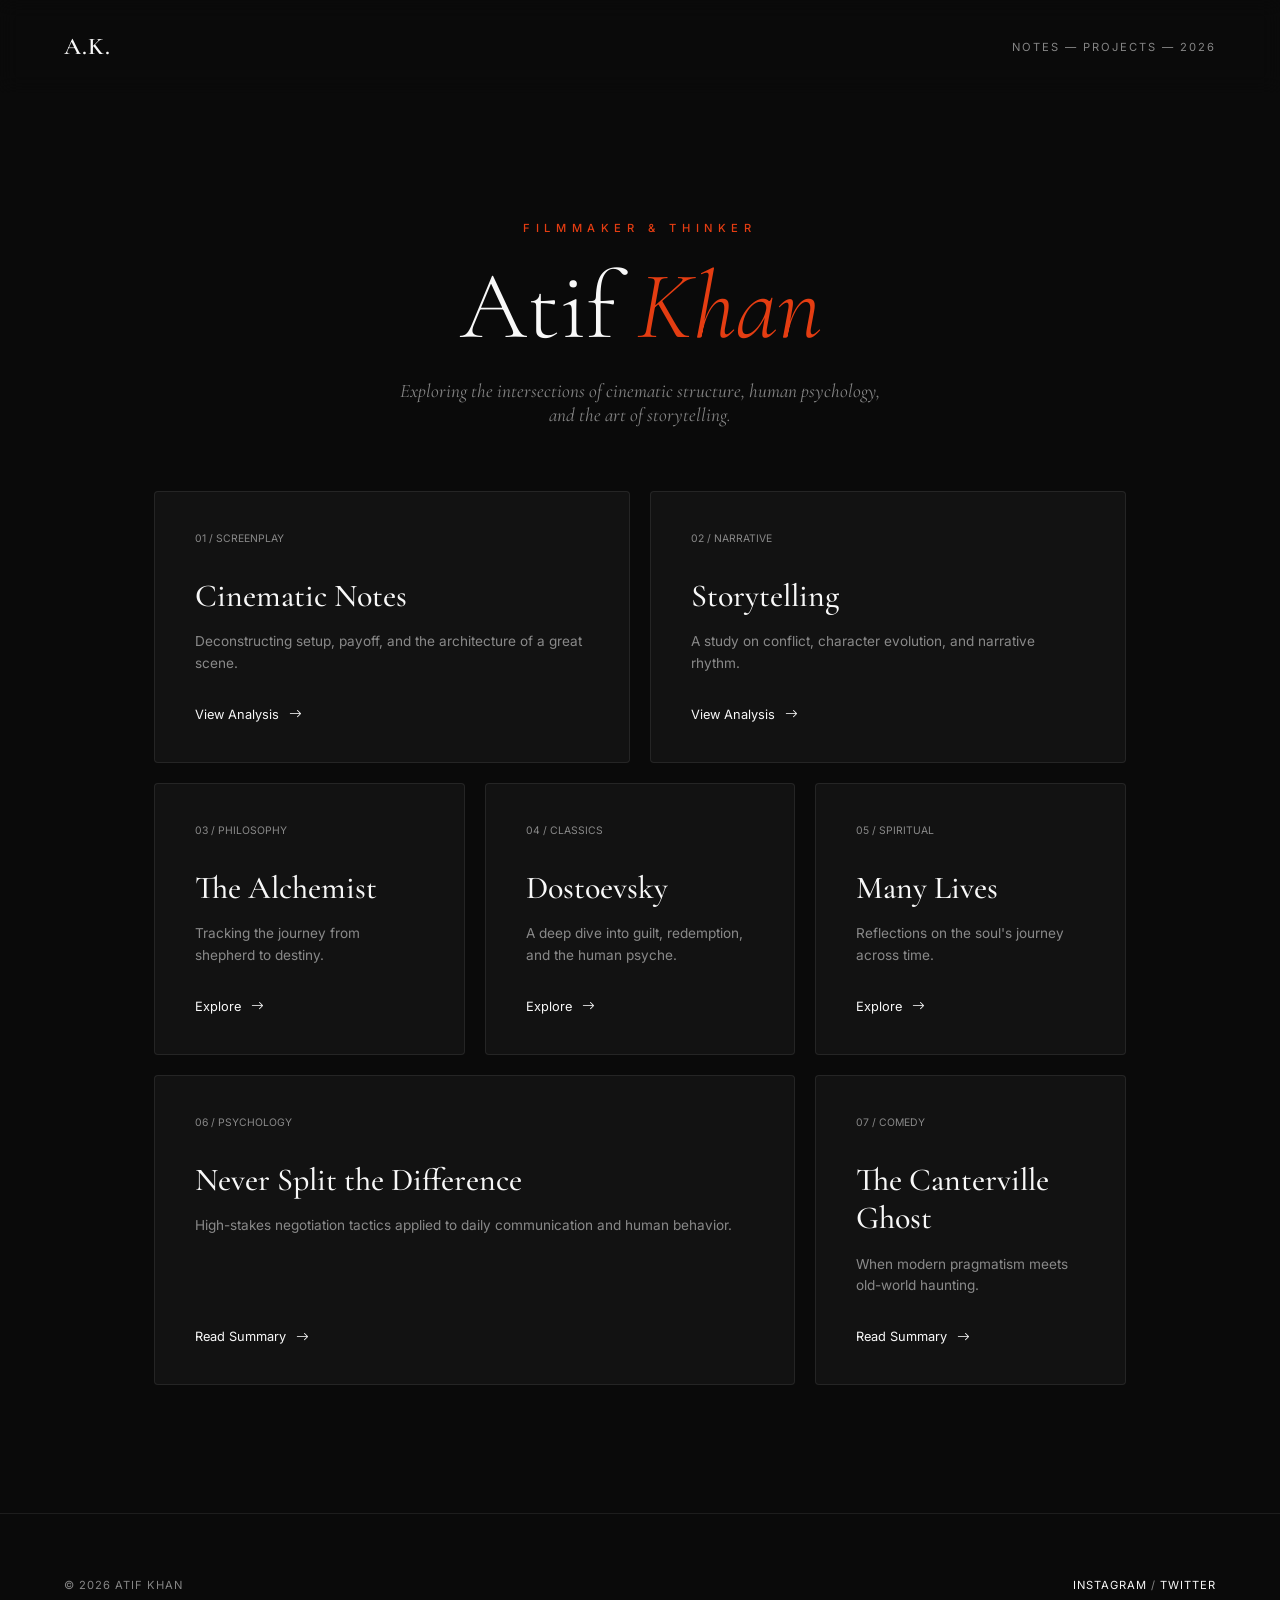
==== commit 8fe47ae5: "some important changes" ====
--- a/homepage.html
+++ b/homepage.html
@@ -1,473 +1,312 @@
 <!DOCTYPE html>
 <html lang="en">
 <head>
-<meta charset="UTF-8"/>
-<meta name="viewport" content="width=device-width, initial-scale=1.0"/>
-<meta http-equiv="Cache-Control" content="no-cache, no-store, must-revalidate">
-<title>Atif Khan — Notes & Projects</title>
-<link href="https://fonts.googleapis.com/css2?family=Cormorant+Garamond:ital,wght@0,300;0,600;0,700;1,300;1,600&family=DM+Mono:wght@300;400&family=Playfair+Display:ital,wght@0,700;1,400&display=swap" rel="stylesheet"/>
-<link href="https://cdn.jsdelivr.net/npm/bootstrap-icons@1.11.3/font/bootstrap-icons.css" rel="stylesheet"/>
-<style>
-  *, *::before, *::after { margin: 0; padding: 0; box-sizing: border-box; }
-
-  :root {
-    --red:      #E43D12;
-    --pink:     #D6536D;
-    --blush:    #FFA2B6;
-    --amber:    #EFB11D;
-    --cream:    #EBE9E1;
-    --gold:     #b8965a;
-    --gold-light: #d4b07a;
-    --bg:       #0f0d0b;
-    --surface:  #161412;
-    --border:   rgba(235,233,225,0.07);
-    --white:    #f0ece4;
-    --muted:    rgba(240,236,228,0.45);
-  }
-
-  html { scroll-behavior: smooth; }
-
-  body {
-    background: var(--bg);
-    color: var(--white);
-    font-family: 'DM Mono', monospace;
-    min-height: 100vh;
-    display: flex;
-    flex-direction: column;
-    align-items: center;
-    padding: 0 1.5rem 6rem;
-    position: relative;
-    overflow-x: hidden;
-  }
-
-  /* grain */
-  body::before {
-    content: '';
-    position: fixed;
-    inset: 0;
-    background-image: url("data:image/svg+xml,%3Csvg viewBox='0 0 200 200' xmlns='http://www.w3.org/2000/svg'%3E%3Cfilter id='n'%3E%3CfeTurbulence type='fractalNoise' baseFrequency='0.9' numOctaves='4' stitchTiles='stitch'/%3E%3C/filter%3E%3Crect width='100%25' height='100%25' filter='url(%23n)' opacity='0.04'/%3E%3C/svg%3E");
-    pointer-events: none;
-    z-index: 0;
-    opacity: 0.5;
-  }
-
-  /* ambient glow */
-  body::after {
-    content: '';
-    position: fixed;
-    top: -15vh;
-    left: 50%;
-    transform: translateX(-50%);
-    width: 700px;
-    height: 500px;
-    background: radial-gradient(ellipse, rgba(228,61,18,0.07) 0%, rgba(239,177,29,0.04) 40%, transparent 70%);
-    pointer-events: none;
-    z-index: 0;
-  }
-
-  /* HEADER */
-  header {
-    position: relative;
-    z-index: 1;
-    text-align: center;
-    padding: 7rem 0 4.5rem;
-    max-width: 640px;
-    width: 100%;
-  }
-
-  .handle {
-    font-size: 0.62rem;
-    letter-spacing: 0.35em;
-    text-transform: uppercase;
-    color: var(--red);
-    margin-bottom: 1.6rem;
-    opacity: 0;
-    animation: up 0.6s 0.1s ease forwards;
-  }
-
-  h1 {
-    font-family: 'Cormorant Garamond', serif;
-    font-size: clamp(3.4rem, 10vw, 6rem);
-    font-weight: 300;
-    line-height: 0.95;
-    letter-spacing: -0.02em;
-    color: var(--white);
-    opacity: 0;
-    animation: up 0.6s 0.22s ease forwards;
-  }
-
-  h1 em {
-    font-style: italic;
-    color: var(--red);
-  }
-
-  .bio {
-    margin-top: 1.6rem;
-    font-size: 0.72rem;
-    line-height: 1.9;
-    color: var(--muted);
-    font-weight: 300;
-    letter-spacing: 0.05em;
-    opacity: 0;
-    animation: up 0.6s 0.36s ease forwards;
-  }
-
-  .divider {
-    width: 36px;
-    height: 1px;
-    background: var(--red);
-    margin: 2.8rem auto 0;
-    opacity: 0;
-    animation: up 0.6s 0.48s ease forwards;
-  }
-
-  /* GRID */
-  .grid {
-    position: relative;
-    z-index: 1;
-    display: grid;
-    grid-template-columns: repeat(2, 1fr);
-    gap: 1px;
-    max-width: 820px;
-    width: 100%;
-    background: var(--border);
-    border: 1px solid var(--border);
-    border-radius: 18px;
-    overflow: hidden;
-    opacity: 0;
-    animation: up 0.6s 0.62s ease forwards;
-  }
-
-  /* CARDS */
-  .card {
-    background: var(--surface);
-    padding: 2.4rem 2.2rem;
-    text-decoration: none;
-    color: inherit;
-    display: flex;
-    flex-direction: column;
-    gap: 0.9rem;
-    position: relative;
-    overflow: hidden;
-    transition: background 0.35s;
-    min-height: 280px;
-  }
-
-  .card::before {
-    content: '';
-    position: absolute;
-    inset: 0;
-    opacity: 0;
-    transition: opacity 0.35s;
-  }
-
-  .card:hover { background: #1c1916; }
-  .card:hover::before { opacity: 1; }
-
-  .card::after {
-    content: '';
-    position: absolute;
-    top: 0; left: 0; right: 0;
-    height: 2px;
-    opacity: 0;
-    transition: opacity 0.35s;
-  }
-
-  .card:hover::after { opacity: 1; }
-
-  /* — Screenplay: red */
-  .card-screenplay::before { background: radial-gradient(circle at 20% 50%, rgba(228,61,18,0.18), transparent 65%); }
-  .card-screenplay::after  { background: var(--red); }
-  .card-screenplay .card-num,
-  .card-screenplay .card-arrow { color: var(--red); }
-  .card-screenplay .tag { border-color: rgba(228,61,18,0.35); color: var(--red); background: rgba(228,61,18,0.07); }
-
-  /* — Storytelling: amber */
-  .card-story::before { background: radial-gradient(circle at 20% 50%, rgba(239,177,29,0.15), transparent 65%); }
-  .card-story::after  { background: var(--amber); }
-  .card-story .card-num,
-  .card-story .card-arrow { color: var(--amber); }
-  .card-story .tag { border-color: rgba(239,177,29,0.35); color: var(--amber); background: rgba(239,177,29,0.07); }
-
-  /* — Many Lives: blush/pink */
-  .card-souls::before { background: radial-gradient(circle at 20% 50%, rgba(255,162,182,0.15), rgba(214,83,109,0.08) 50%, transparent 70%); }
-  .card-souls::after  { background: var(--blush); }
-  .card-souls .card-num,
-  .card-souls .card-arrow { color: var(--blush); }
-  .card-souls .tag { border-color: rgba(255,162,182,0.3); color: var(--blush); background: rgba(255,162,182,0.07); }
-
-  /* — Crime & Punishment: deep red/pink */
-  .card-crime::before { background: radial-gradient(circle at 20% 50%, rgba(214,83,109,0.2), rgba(228,61,18,0.08) 50%, transparent 70%); }
-  .card-crime::after  { background: var(--pink); }
-  .card-crime .card-num,
-  .card-crime .card-arrow { color: var(--pink); }
-  .card-crime .tag { border-color: rgba(214,83,109,0.35); color: var(--pink); background: rgba(214,83,109,0.08); }
-
-  /* — Canterville: cream/amber ghost feel */
-  .card-ghost::before { background: radial-gradient(circle at 20% 50%, rgba(235,233,225,0.08), rgba(239,177,29,0.06) 50%, transparent 70%); }
-  .card-ghost::after  { background: linear-gradient(90deg, var(--cream), var(--amber)); }
-  .card-ghost .card-num,
-  .card-ghost .card-arrow { color: var(--cream); }
-  .card-ghost .tag { border-color: rgba(235,233,225,0.25); color: var(--cream); background: rgba(235,233,225,0.05); }
-
-  /* — Never Split: antique gold */
-  .card-negotiate::before { background: radial-gradient(circle at 20% 50%, rgba(184,150,90,0.18), rgba(139,35,24,0.06) 50%, transparent 70%); }
-  .card-negotiate::after  { background: linear-gradient(90deg, #b8965a, #8b2318); }
-  .card-negotiate .card-num,
-  .card-negotiate .card-arrow { color: var(--gold); }
-  .card-negotiate .tag { border-color: rgba(184,150,90,0.3); color: var(--gold-light); background: rgba(184,150,90,0.07); }
-
-  /* card internals */
-  .card-num {
-    font-size: 0.58rem;
-    letter-spacing: 0.25em;
-    opacity: 0.7;
-  }
-
-  .card-icon { font-size: 1.4rem; line-height: 1; }
-  .card-icon i { vertical-align: middle; }
-
-  .card h2 {
-    font-family: 'Cormorant Garamond', serif;
-    font-size: 1.5rem;
-    font-weight: 600;
-    line-height: 1.15;
-    color: var(--white);
-  }
-
-  .card p.desc {
-    font-size: 0.68rem;
-    line-height: 1.8;
-    color: var(--muted);
-    font-weight: 300;
-    flex: 1;
-  }
-
-  .card-tags {
-    display: flex;
-    flex-wrap: wrap;
-    gap: 0.35rem;
-    margin-top: 0.2rem;
-  }
-
-  .tag {
-    font-size: 0.55rem;
-    letter-spacing: 0.1em;
-    text-transform: uppercase;
-    padding: 0.22rem 0.55rem;
-    border: 1px solid;
-    border-radius: 999px;
-  }
-
-  .card-arrow {
-    font-size: 0.65rem;
-    letter-spacing: 0.08em;
-    opacity: 0;
-    transform: translateX(-8px);
-    transition: opacity 0.3s, transform 0.3s;
-    margin-top: 0.4rem;
-  }
-
-  .card:hover .card-arrow {
-    opacity: 1;
-    transform: translateX(0);
-  }
-
-  /* wide card spans both columns */
-  .card-wide {
-    grid-column: 1 / -1;
-    min-height: 220px;
-    flex-direction: row;
-    align-items: flex-start;
-    gap: 2.5rem;
-  }
-
-  .card-wide .card-left {
-    display: flex;
-    flex-direction: column;
-    gap: 0.9rem;
-    flex: 1;
-  }
-
-  .card-wide .card-right {
-    flex: 1;
-    display: flex;
-    flex-direction: column;
-    gap: 0.9rem;
-    padding-top: 0.2rem;
-  }
-
-  /* FOOTER */
-  footer {
-    position: relative;
-    z-index: 1;
-    margin-top: 4rem;
-    text-align: center;
-    font-size: 0.58rem;
-    letter-spacing: 0.2em;
-    color: rgba(240,236,228,0.18);
-    opacity: 0;
-    animation: up 0.6s 0.85s ease forwards;
-  }
-
-  footer a {
-    color: var(--red);
-    text-decoration: none;
-    opacity: 0.6;
-    transition: opacity 0.2s;
-  }
-
-  footer a:hover { opacity: 1; }
-
-  /* BIG BG LABEL */
-  .bg-label {
-    position: fixed;
-    bottom: -4rem;
-    right: -2rem;
-    font-family: 'Playfair Display', serif;
-    font-style: italic;
-    font-size: clamp(8rem, 18vw, 16rem);
-    color: transparent;
-    -webkit-text-stroke: 1px rgba(228,61,18,0.06);
-    pointer-events: none;
-    z-index: 0;
-    user-select: none;
-    line-height: 1;
-  }
-
-  @keyframes up {
-    from { opacity: 0; transform: translateY(22px); }
-    to   { opacity: 1; transform: translateY(0); }
-  }
-
-  /* MOBILE */
-  @media (max-width: 600px) {
-    .grid { grid-template-columns: 1fr; }
-    .card-wide { flex-direction: column; gap: 0.9rem; }
-    header { padding: 5rem 0 3rem; }
-    .card { min-height: auto; padding: 1.8rem 1.5rem; }
-  }
-
-  @media (min-width: 601px) and (max-width: 780px) {
-    .grid { max-width: 100%; }
-    .card-wide { min-height: 200px; }
-  }
-</style>
+    <meta charset="UTF-8">
+    <meta name="viewport" content="width=device-width, initial-scale=1.0">
+    <title>Atif Khan — Creative Portfolio</title>
+    
+    <link href="https://fonts.googleapis.com/css2?family=Cormorant+Garamond:ital,wght@0,300;0,600;1,300&family=Inter:wght@300;400;500&family=Playfair+Display:wght@700&display=swap" rel="stylesheet"/>
+    <link href="https://cdn.jsdelivr.net/npm/bootstrap-icons@1.11.3/font/bootstrap-icons.css" rel="stylesheet"/>
+
+    <style>
+        :root {
+            --red: #E43D12;
+            --gold: #D4AF37;
+            --bg: #0A0A0A;
+            --surface: #121212;
+            --border: rgba(255, 255, 255, 0.08);
+            --white: #F8F8F8;
+            --muted: rgba(255, 255, 255, 0.5);
+            --transition: all 0.4s cubic-bezier(0.16, 1, 0.3, 1);
+        }
+
+        * { margin: 0; padding: 0; box-sizing: border-box; }
+
+        body {
+            background: var(--bg);
+            color: var(--white);
+            font-family: 'Inter', sans-serif;
+            -webkit-font-smoothing: antialiased;
+            overflow-x: hidden;
+        }
+
+        /* Film Grain Effect */
+        body::before {
+            content: "";
+            position: fixed;
+            top: 0; left: 0; width: 100%; height: 100%;
+            background: url('https://www.transparenttextures.com/patterns/carbon-fibre.png');
+            opacity: 0.03;
+            pointer-events: none;
+            z-index: 9999;
+        }
+
+        /* NAVIGATION */
+        nav {
+            padding: 2rem 5%;
+            display: flex;
+            justify-content: space-between;
+            align-items: center;
+            position: sticky;
+            top: 0;
+            background: rgba(10, 10, 10, 0.8);
+            backdrop-filter: blur(10px);
+            z-index: 1000;
+        }
+
+        .nav-logo {
+            font-family: 'Cormorant Garamond', serif;
+            font-size: 1.5rem;
+            font-weight: 600;
+            letter-spacing: 1px;
+        }
+
+        .nav-links {
+            font-size: 0.7rem;
+            text-transform: uppercase;
+            letter-spacing: 2px;
+            color: var(--muted);
+        }
+
+        /* HEADER */
+        header {
+            text-align: center;
+            padding: 8rem 1.5rem 4rem;
+            max-width: 900px;
+            margin: 0 auto;
+        }
+
+        .handle {
+            font-size: 0.7rem;
+            letter-spacing: 0.5em;
+            color: var(--red);
+            text-transform: uppercase;
+            margin-bottom: 1.5rem;
+            font-weight: 500;
+        }
+
+        h1 {
+            font-family: 'Cormorant Garamond', serif;
+            font-size: clamp(3.5rem, 10vw, 6rem);
+            font-weight: 300;
+            line-height: 1;
+            margin-bottom: 1.5rem;
+        }
+
+        h1 em { 
+            color: var(--red); 
+            font-style: italic; 
+        }
+
+        .bio {
+            font-family: 'Cormorant Garamond', serif;
+            font-size: 1.2rem;
+            color: var(--muted);
+            max-width: 500px;
+            margin: 0 auto;
+            font-style: italic;
+        }
+
+        /* BENTO GRID */
+        .container {
+            max-width: 1100px;
+            margin: 0 auto;
+            padding: 0 5% 8rem;
+        }
+
+        .grid {
+            display: grid;
+            grid-template-columns: repeat(12, 1fr);
+            gap: 20px;
+        }
+
+        .card {
+            background: var(--surface);
+            border: 1px solid var(--border);
+            padding: 2.5rem;
+            text-decoration: none;
+            color: inherit;
+            display: flex;
+            flex-direction: column;
+            justify-content: space-between;
+            position: relative;
+            transition: var(--transition);
+            overflow: hidden;
+            border-radius: 4px;
+        }
+
+        .card:hover {
+            border-color: rgba(255,255,255,0.2);
+            transform: translateY(-5px);
+            box-shadow: 0 20px 40px rgba(0,0,0,0.4);
+        }
+
+        .card-num {
+            font-size: 0.65rem;
+            color: var(--muted);
+            margin-bottom: 2rem;
+            display: block;
+        }
+
+        .card h2 {
+            font-family: 'Cormorant Garamond', serif;
+            font-size: 2rem;
+            font-weight: 500;
+            line-height: 1.2;
+            margin-bottom: 1rem;
+        }
+
+        .desc {
+            font-size: 0.85rem;
+            color: var(--muted);
+            line-height: 1.6;
+            margin-bottom: 2rem;
+        }
+
+        .card-arrow {
+            font-size: 0.8rem;
+            display: flex;
+            align-items: center;
+            gap: 10px;
+            transition: var(--transition);
+        }
+
+        .card:hover .card-arrow {
+            color: var(--red);
+            gap: 15px;
+        }
+
+        /* GRID SIZES */
+        .col-6 { grid-column: span 6; }
+        .col-4 { grid-column: span 4; }
+        .col-8 { grid-column: span 8; }
+        .col-12 { grid-column: span 12; }
+
+        /* THEME ACCENTS */
+        .accent-red:hover { border-top: 3px solid var(--red); }
+        .accent-gold:hover { border-top: 3px solid var(--gold); }
+        .accent-pink:hover { border-top: 3px solid #D6536D; }
+
+        /* FOOTER */
+        footer {
+            padding: 4rem 5%;
+            border-top: 1px solid var(--border);
+            display: flex;
+            justify-content: space-between;
+            align-items: center;
+            font-size: 0.7rem;
+            color: var(--muted);
+            letter-spacing: 1px;
+        }
+
+        .social-link {
+            color: var(--white);
+            text-decoration: none;
+            border-bottom: 1px solid transparent;
+            transition: var(--transition);
+        }
+
+        .social-link:hover {
+            border-color: var(--red);
+            color: var(--red);
+        }
+
+        @media(max-width: 900px) {
+            .col-4, .col-6, .col-8 { grid-column: span 12; }
+            h1 { font-size: 4rem; }
+        }
+    </style>
 </head>
+
 <body>
 
-<div class="bg-label">Atif</div>
-
-<header>
-  <p class="handle">@atifrecommends</p>
-  <h1>Atif <em>Khan</em></h1>
-  <p class="bio">Films &middot; Writings &middot; Psychology<br/>Exploring emotion, art, and the rawness of being human.</p>
-  <div class="divider"></div>
-</header>
-
-<div class="grid">
-
-  <!-- 01: Screenplay Notes -->
-  <a class="card card-screenplay" href="index.html">
-    <span class="card-num">01 —</span>
-    <div class="card-icon"><i class="bi bi-camera-reels"></i></div>
-    <h2>Screenplay Notes</h2>
-    <p class="desc">Setup & payoff, Chekhov's gun, dramatic irony — the craft of cinematic storytelling distilled into sharp visual notes.</p>
-    <div class="card-tags">
-      <span class="tag">Screenwriting</span>
-      <span class="tag">Cinema</span>
-      <span class="tag">Structure</span>
+    <nav>
+        <div class="nav-logo">A.K.</div>
+        <div class="nav-links">Notes — Projects — 2026</div>
+    </nav>
+
+    <header>
+        <p class="handle">FILMMAKER & THINKER</p>
+        <h1>Atif <em>Khan</em></h1>
+        <p class="bio">Exploring the intersections of cinematic structure, human psychology, and the art of storytelling.</p>
+    </header>
+
+    <div class="container">
+        <div class="grid">
+            
+            <a href="index.html" class="card col-6 accent-red">
+                <div>
+                    <span class="card-num">01 / SCREENPLAY</span>
+                    <h2>Cinematic Notes</h2>
+                    <p class="desc">Deconstructing setup, payoff, and the architecture of a great scene.</p>
+                </div>
+                <div class="card-arrow">View Analysis <i class="bi bi-arrow-right"></i></div>
+            </a>
+
+            <a href="storytelling-notes.html" class="card col-6 accent-gold">
+                <div>
+                    <span class="card-num">02 / NARRATIVE</span>
+                    <h2>Storytelling</h2>
+                    <p class="desc">A study on conflict, character evolution, and narrative rhythm.</p>
+                </div>
+                <div class="card-arrow">View Analysis <i class="bi bi-arrow-right"></i></div>
+            </a>
+
+            <a href="the_alchemist.html" class="card col-4 accent-gold">
+                <div>
+                    <span class="card-num">03 / PHILOSOPHY</span>
+                    <h2>The Alchemist</h2>
+                    <p class="desc">Tracking the journey from shepherd to destiny.</p>
+                </div>
+                <div class="card-arrow">Explore <i class="bi bi-arrow-right"></i></div>
+            </a>
+
+            <a href="crime_and_punishment.html" class="card col-4 accent-pink">
+                <div>
+                    <span class="card-num">04 / CLASSICS</span>
+                    <h2>Dostoevsky</h2>
+                    <p class="desc">A deep dive into guilt, redemption, and the human psyche.</p>
+                </div>
+                <div class="card-arrow">Explore <i class="bi bi-arrow-right"></i></div>
+            </a>
+
+            <a href="souls_never_die.html" class="card col-4 accent-red">
+                <div>
+                    <span class="card-num">05 / SPIRITUAL</span>
+                    <h2>Many Lives</h2>
+                    <p class="desc">Reflections on the soul's journey across time.</p>
+                </div>
+                <div class="card-arrow">Explore <i class="bi bi-arrow-right"></i></div>
+            </a>
+
+            <a href="never-split.html" class="card col-8 accent-gold">
+                <div>
+                    <span class="card-num">06 / PSYCHOLOGY</span>
+                    <h2>Never Split the Difference</h2>
+                    <p class="desc">High-stakes negotiation tactics applied to daily communication and human behavior.</p>
+                </div>
+                <div class="card-arrow">Read Summary <i class="bi bi-arrow-right"></i></div>
+            </a>
+
+            <a href="canterville-ghost.html" class="card col-4">
+                <div>
+                    <span class="card-num">07 / COMEDY</span>
+                    <h2>The Canterville Ghost</h2>
+                    <p class="desc">When modern pragmatism meets old-world haunting.</p>
+                </div>
+                <div class="card-arrow">Read Summary <i class="bi bi-arrow-right"></i></div>
+            </a>
+
+        </div>
     </div>
-    <p class="card-arrow">Open notes &rarr;</p>
-  </a>
-
-  <!-- 02: Art of Storytelling -->
-  <a class="card card-story" href="storytelling-notes.html">
-    <span class="card-num">02 —</span>
-    <div class="card-icon"><i class="bi bi-pen"></i></div>
-    <h2>Art of Storytelling</h2>
-    <p class="desc">Foreshadowing, conflict, premise, character, plot — the building blocks of every great story, illustrated with Spider-Man.</p>
-    <div class="card-tags">
-      <span class="tag">Narrative</span>
-      <span class="tag">Character</span>
-      <span class="tag">Conflict</span>
-    </div>
-    <p class="card-arrow">Open notes &rarr;</p>
-  </a>
-
-  <!-- 03: Many Lives Many Masters -->
-  <a class="card card-souls" href="souls_never_die.html">
-    <span class="card-num">03 —</span>
-    <div class="card-icon"><i class="bi bi-infinity"></i></div>
-    <h2>Many Lives,<br>Many Masters</h2>
-    <p class="desc">A psychiatrist. A patient. 86 years of past-life memories. Voices that knew things no one should know. Dr. Brian Weiss's true story.</p>
-    <div class="card-tags">
-      <span class="tag">Past Lives</span>
-      <span class="tag">Soul</span>
-      <span class="tag">Psychology</span>
-    </div>
-    <p class="card-arrow">Enter the journey &rarr;</p>
-  </a>
-
-  <!-- 04: Crime & Punishment -->
-  <a class="card card-crime" href="crime_and_punishment.html">
-    <span class="card-num">04 —</span>
-    <div class="card-icon"><i class="bi bi-journal-text"></i></div>
-    <h2>Crime &amp;<br>Punishment</h2>
-    <p class="desc">A student. A theory. An axe. Dostoevsky's masterpiece dissected chapter by chapter — guilt, conscience, and the long road to redemption.</p>
-    <div class="card-tags">
-      <span class="tag">Dostoevsky</span>
-      <span class="tag">Guilt</span>
-      <span class="tag">Redemption</span>
-    </div>
-    <p class="card-arrow">Enter the mind &rarr;</p>
-  </a>
-
-  <!-- 05: Canterville Ghost — WIDE -->
-  <a class="card card-ghost card-wide" href="canterville-ghost.html">
-    <div class="card-left">
-      <span class="card-num">05 —</span>
-      <div class="card-icon"><i class="bi bi-moon-stars"></i></div>
-      <h2>The Canterville<br>Ghost</h2>
-      <div class="card-tags">
-        <span class="tag">Oscar Wilde</span>
-        <span class="tag">Classic</span>
-        <span class="tag">Dark Comedy</span>
-        <span class="tag">Ghost</span>
-      </div>
-      <p class="card-arrow">Read my notes &rarr;</p>
-    </div>
-    <div class="card-right">
-      <p class="desc">An American family moves into a haunted English estate. The ghost has been at this for three hundred years. They give him lubricating oil for his chains.</p>
-      <p class="desc">Oscar Wilde wrote a comedy — but somewhere in Chapter IV it becomes something else entirely. A story about old pain, a girl who wasn't afraid to look, and what happens when someone finally sees you.</p>
-    </div>
-  </a>
-
-  <!-- 06: Never Split the Difference — WIDE -->
-  <a class="card card-negotiate card-wide" href="never-split.html">
-    <div class="card-left">
-      <span class="card-num">06 —</span>
-      <div class="card-icon"><i class="bi bi-person-arms-up"></i></div>
-      <h2>Never Split<br>the Difference</h2>
-      <div class="card-tags">
-        <span class="tag">Chris Voss</span>
-        <span class="tag">Negotiation</span>
-        <span class="tag">Psychology</span>
-        <span class="tag">FBI</span>
-      </div>
-      <p class="card-arrow">Read my notes &rarr;</p>
-    </div>
-    <div class="card-right">
-      <p class="desc">An FBI hostage negotiator walks into Harvard and discovers that everything the business world taught about deals was wrong. Logic doesn't move people. Empathy does.</p>
-      <p class="desc">10 chapters. One idea: the best negotiators don't argue — they listen until the other side starts to hear themselves. Don't feel their pain. Label it.</p>
-    </div>
-  </a>
-
-</div>
-
-<footer>
-  <p>atifixation.github.io/atifrecommends &nbsp;&middot;&nbsp; <a href="https://instagram.com/atifrecommends" target="_blank">@atifrecommends</a></p>
-</footer>
+
+    <footer>
+        <p>&copy; 2026 ATIF KHAN</p>
+        <div>
+            <a href="#" class="social-link">INSTAGRAM</a> / 
+            <a href="#" class="social-link">TWITTER</a>
+        </div>
+    </footer>
 
 </body>
 </html>
